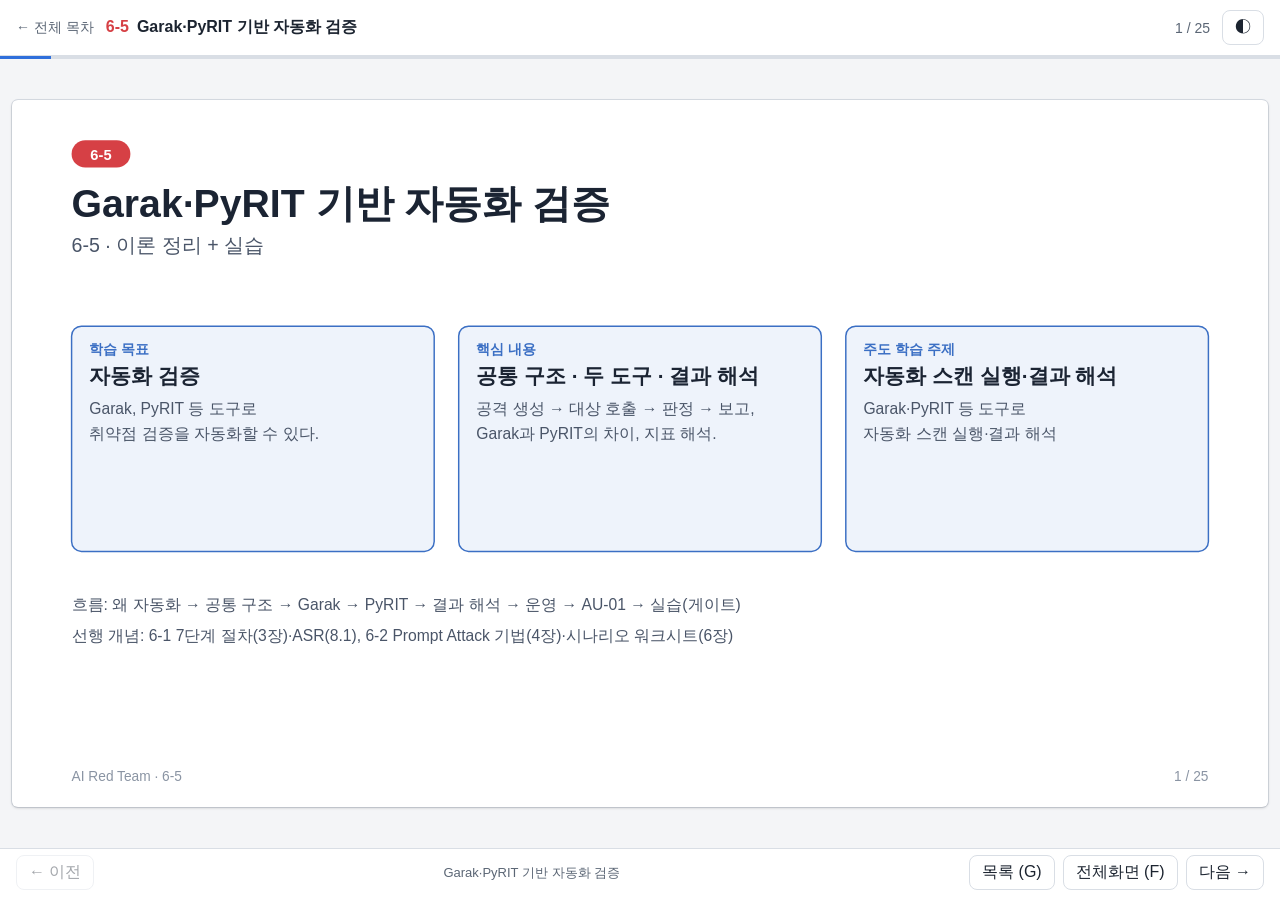
==== 05_garak_pyrit_automated_testing/slides/index.html @ 2e041b87 "7일차 AI 레드팀 교육 과정: 이론·슬라이드·실습 코드 전체 - 01~07 일차별 이론 정리 readme + SVG 슬라이드(발표자 포함) + Python 실습 - 99_ref " ====
<!doctype html>
<html lang="ko">
<head>
<meta charset="utf-8">
<meta name="viewport" content="width=device-width, initial-scale=1">
<title>5일차 Garak·PyRIT 기반 자동화 검증 슬라이드</title>
<style>
:root{--bg:#f4f5f7;--panel:#ffffff;--ink:#1c2430;--mute:#5b6675;--line:#d9dee5;--accent:#d64045;--bar:#2f6fdb}
@media (prefers-color-scheme:dark){:root:not([data-theme="light"]){--bg:#0d1117;--panel:#161b22;--ink:#e6edf3;--mute:#9aa6b2;--line:#2a313a;--accent:#ff6b70;--bar:#6ea0ff}}
:root[data-theme="dark"]{--bg:#0d1117;--panel:#161b22;--ink:#e6edf3;--mute:#9aa6b2;--line:#2a313a;--accent:#ff6b70;--bar:#6ea0ff}
*{box-sizing:border-box}
html,body{height:100%}
body{margin:0;background:var(--bg);color:var(--ink);font-family:-apple-system,'Apple SD Gothic Neo','Noto Sans KR',sans-serif}
button{font:inherit;color:inherit;background:var(--panel);border:1px solid var(--line);border-radius:8px;padding:6px 12px;cursor:pointer}
button:hover{border-color:var(--accent)}
button:focus-visible,a:focus-visible{outline:2px solid var(--accent);outline-offset:2px}
a{color:inherit}

body{display:flex;flex-direction:column}
header{display:flex;align-items:center;gap:12px;padding:10px 16px;border-bottom:1px solid var(--line);background:var(--panel)}
header .home{text-decoration:none;color:var(--mute);font-size:14px}
header h1{margin:0;font-size:16px;flex:1;min-width:0;white-space:nowrap;overflow:hidden;text-overflow:ellipsis}
header h1 span{color:var(--accent);margin-right:8px}
.count{color:var(--mute);font-size:14px;font-variant-numeric:tabular-nums}
.bar{height:3px;background:var(--line)}
.bar i{display:block;height:100%;width:0;background:var(--bar);transition:width .15s}
main{flex:1;min-height:0;display:flex;align-items:center;justify-content:center;padding:10px 12px;container-type:size}
.stage{width:min(100cqw,calc(100cqh*16/9));aspect-ratio:16/9;background:var(--panel);border-radius:6px;overflow:hidden;position:relative;box-shadow:0 1px 3px rgba(0,0,0,.18),0 0 0 1px var(--line)}
.stage img{width:100%;height:100%;display:block;object-fit:contain}
.hit{position:absolute;top:0;bottom:0;width:30%;background:none;border:0;border-radius:0;padding:0;opacity:0}
.hit.l{left:0;cursor:w-resize}.hit.r{right:0;cursor:e-resize}
footer{display:flex;align-items:center;gap:8px;padding:6px 16px 10px;border-top:1px solid var(--line);background:var(--panel)}
.cap{color:var(--mute);font-size:13px;text-align:center;flex:1;min-width:0;white-space:nowrap;overflow:hidden;text-overflow:ellipsis;order:0}
footer button{white-space:nowrap}
button:disabled{opacity:.4;cursor:default}
@media (max-width:640px){footer{flex-wrap:wrap;justify-content:center}.cap{flex-basis:100%;order:-1}}
.grid{position:fixed;inset:0;background:var(--bg);overflow:auto;padding:16px;display:none;z-index:5}
.grid.on{display:block}
.grid h2{margin:0 0 12px;font-size:15px}
.cards{display:grid;grid-template-columns:repeat(auto-fill,minmax(220px,1fr));gap:12px}
.card{background:var(--panel);border:1px solid var(--line);border-radius:8px;padding:6px;text-align:left}
.card.cur{border-color:var(--accent)}
.card img{width:100%;aspect-ratio:16/9;object-fit:contain;display:block;border-radius:4px}
.card span{display:block;font-size:12px;color:var(--mute);margin-top:4px}
.sr{position:absolute;left:-9999px}
@media print{
  header,.bar,footer,.hit,.grid{display:none!important}
  body{display:block;background:#fff}main{display:block;padding:0}
  .stage{display:none}
  .all img{display:block;width:100%;page-break-after:always}
}
.all{display:none}
@media print{.all{display:block}}
</style>
</head>
<body>
<header>
  <a class="home" href="../../index.html">← 전체 목차</a>
  <h1><span>6-5</span>Garak·PyRIT 기반 자동화 검증</h1>
  <span class="count" id="count">1 / 24</span>
  <button id="theme" type="button" aria-label="밝은/어두운 화면 전환">◐</button>
</header>
<div class="bar"><i id="prog"></i></div>
<main>
  <div class="stage">
    <img id="img" alt="">
    <button class="hit l" id="hl" type="button" aria-label="이전 슬라이드"></button>
    <button class="hit r" id="hr" type="button" aria-label="다음 슬라이드"></button>
  </div>
</main>
<footer>
  <button id="prev" type="button">← 이전</button>
  <div class="cap" id="cap"></div>
  <button id="gbtn" type="button">목록 (G)</button>
  <button id="fbtn" type="button">전체화면 (F)</button>
  <button id="next" type="button">다음 →</button>
</footer>
<div class="grid" id="grid" role="dialog" aria-label="슬라이드 목록">
  <h2>5일차 · Garak·PyRIT 기반 자동화 검증 — 슬라이드 목록 (Esc 닫기)</h2>
  <div class="cards" id="cards"></div>
</div>
<div class="all" id="all"></div>
<div class="sr" id="live" aria-live="polite"></div>
<script>var SLIDES = [{"f": "s01-title.svg", "t": "Garak·PyRIT 기반 자동화 검증"}, {"f": "s02-why.svg", "t": "왜 자동화하는가"}, {"f": "s03-structure.svg", "t": "자동화 검증의 공통 구조"}, {"f": "s04-garak.svg", "t": "Garak: 구성 요소"}, {"f": "s05-garak-flow.svg", "t": "Garak: 실행 흐름"}, {"f": "s06-pyrit.svg", "t": "PyRIT: 구성 요소"}, {"f": "s07-compare.svg", "t": "Garak과 PyRIT의 차이"}, {"f": "s08-metrics.svg", "t": "결과 해석: 핵심 지표와 활용"}, {"f": "s09-cautions.svg", "t": "결과 해석: 주의점"}, {"f": "s10-ops.svg", "t": "운영상 고려사항"}, {"f": "s11-worksheet-au01.svg", "t": "AU-01 · 가드레일 변경 후 방어력 회귀 스캔"}, {"f": "s12-mapping.svg", "t": "워크시트 항목과 도구 구성 요소의 대응"}, {"f": "s13-code-map.svg", "t": "소스 코드 구조 — LangGraph 평가·게이트"}, {"f": "s14-lab-method.svg", "t": "실습 1 · 방식: 가설 → 실행 → 관찰 → 변형 → 기록"}, {"f": "s15-lab-graph.svg", "t": "실습 2 · 구성: 한 번 호출, 두 번 평가"}, {"f": "s16-lab-prep.svg", "t": "실습 3 · 준비 단계 (실행 0~2)"}, {"f": "s17-lab-setup.svg", "t": "실습 4 · 준비 2 상세: LLM 실행 (Ollama)"}, {"f": "s18-lab-run3.svg", "t": "실습 5 · 실행 3: 게이트 실행과 결과 확인"}, {"f": "s19-lab-result.svg", "t": "실습 6 · 실행 결과 예시"}, {"f": "s20-lab-interp.svg", "t": "실습 7 · 결과 해석"}, {"f": "s21-lab-read.svg", "t": "실습 8 · 결과 읽는 순서"}, {"f": "s22-lab-read2.svg", "t": "실습 9 · 한계와 결론 문장"}, {"f": "s23-summary.svg", "t": "요약"}, {"f": "s24-review.svg", "t": "복습 질문"}, {"f": "s25-glossary.svg", "t": "용어 설명"}];</script>
<script>
(function(){
  var S = SLIDES, n = S.length, i = 0;
  var img = document.getElementById('img'), count = document.getElementById('count'),
      bar = document.getElementById('prog'), cap = document.getElementById('cap'),
      grid = document.getElementById('grid'), live = document.getElementById('live');
  function clamp(k){ return Math.max(0, Math.min(n - 1, k)); }
  function show(k, push){
    i = clamp(k);
    img.src = S[i].f; img.alt = S[i].t;
    count.textContent = (i + 1) + ' / ' + n;
    bar.style.width = ((i + 1) / n * 100) + '%';
    cap.textContent = S[i].t;
    live.textContent = (i + 1) + '번 슬라이드, ' + S[i].t;
    if (push !== false) { try { history.replaceState(null, '', '#' + (i + 1)); } catch (e) {} }
    var nx = new Image(); if (S[i + 1]) nx.src = S[i + 1].f;
    document.getElementById('prev').disabled = i === 0;
    document.getElementById('next').disabled = i === n - 1;
  }
  function go(d){ show(i + d); }
  function toggleGrid(on){
    grid.classList.toggle('on', on);
    if (on) { var c = grid.querySelector('.cur'); if (c) c.scrollIntoView({block:'center'}); }
  }
  function fs(){
    if (document.fullscreenElement) document.exitFullscreen();
    else if (document.documentElement.requestFullscreen) document.documentElement.requestFullscreen();
  }
  document.getElementById('prev').onclick = function(){ go(-1); };
  document.getElementById('next').onclick = function(){ go(1); };
  document.getElementById('hl').onclick = function(){ go(-1); };
  document.getElementById('hr').onclick = function(){ go(1); };
  document.getElementById('gbtn').onclick = function(){ toggleGrid(true); };
  document.getElementById('fbtn').onclick = fs;
  document.getElementById('theme').onclick = function(){
    var r = document.documentElement, cur = r.getAttribute('data-theme');
    var dark = cur ? cur === 'dark' : matchMedia('(prefers-color-scheme: dark)').matches;
    r.setAttribute('data-theme', dark ? 'light' : 'dark');
    try { localStorage.setItem('slides-theme', dark ? 'light' : 'dark'); } catch (e) {}
  };
  try { var t = localStorage.getItem('slides-theme'); if (t) document.documentElement.setAttribute('data-theme', t); } catch (e) {}
  var cards = document.getElementById('cards');
  S.forEach(function(s, k){
    var b = document.createElement('button'); b.className = 'card'; b.type = 'button';
    b.innerHTML = '<img loading="lazy" alt=""><span></span>';
    b.firstChild.src = s.f; b.lastChild.textContent = (k + 1) + '. ' + s.t;
    b.onclick = function(){ toggleGrid(false); show(k); };
    cards.appendChild(b);
  });
  var all = document.getElementById('all');
  S.forEach(function(s){ var a = new Image(); a.src = s.f; a.alt = s.t; all.appendChild(a); });
  document.addEventListener('keydown', function(e){
    if (e.metaKey || e.ctrlKey || e.altKey) return;
    var k = e.key;
    if (grid.classList.contains('on')) { if (k === 'Escape' || k === 'g' || k === 'G') toggleGrid(false); return; }
    if (k === 'ArrowRight' || k === 'PageDown' || k === ' ' || k === 'Enter') { e.preventDefault(); go(1); }
    else if (k === 'ArrowLeft' || k === 'PageUp' || k === 'Backspace') { e.preventDefault(); go(-1); }
    else if (k === 'Home') show(0);
    else if (k === 'End') show(n - 1);
    else if (k === 'f' || k === 'F') fs();
    else if (k === 'g' || k === 'G' || k === 'Escape') toggleGrid(true);
  });
  var x0 = null;
  document.querySelector('.stage').addEventListener('touchstart', function(e){ x0 = e.touches[0].clientX; }, {passive:true});
  document.querySelector('.stage').addEventListener('touchend', function(e){
    if (x0 === null) return; var dx = e.changedTouches[0].clientX - x0; x0 = null;
    if (Math.abs(dx) > 40) go(dx < 0 ? 1 : -1);
  });
  window.addEventListener('hashchange', function(){ var h = parseInt(location.hash.slice(1), 10); if (h) show(h - 1, false); });
  var h0 = parseInt(location.hash.slice(1), 10);
  show(h0 ? h0 - 1 : 0, false);
})();
</script>
</body>
</html>
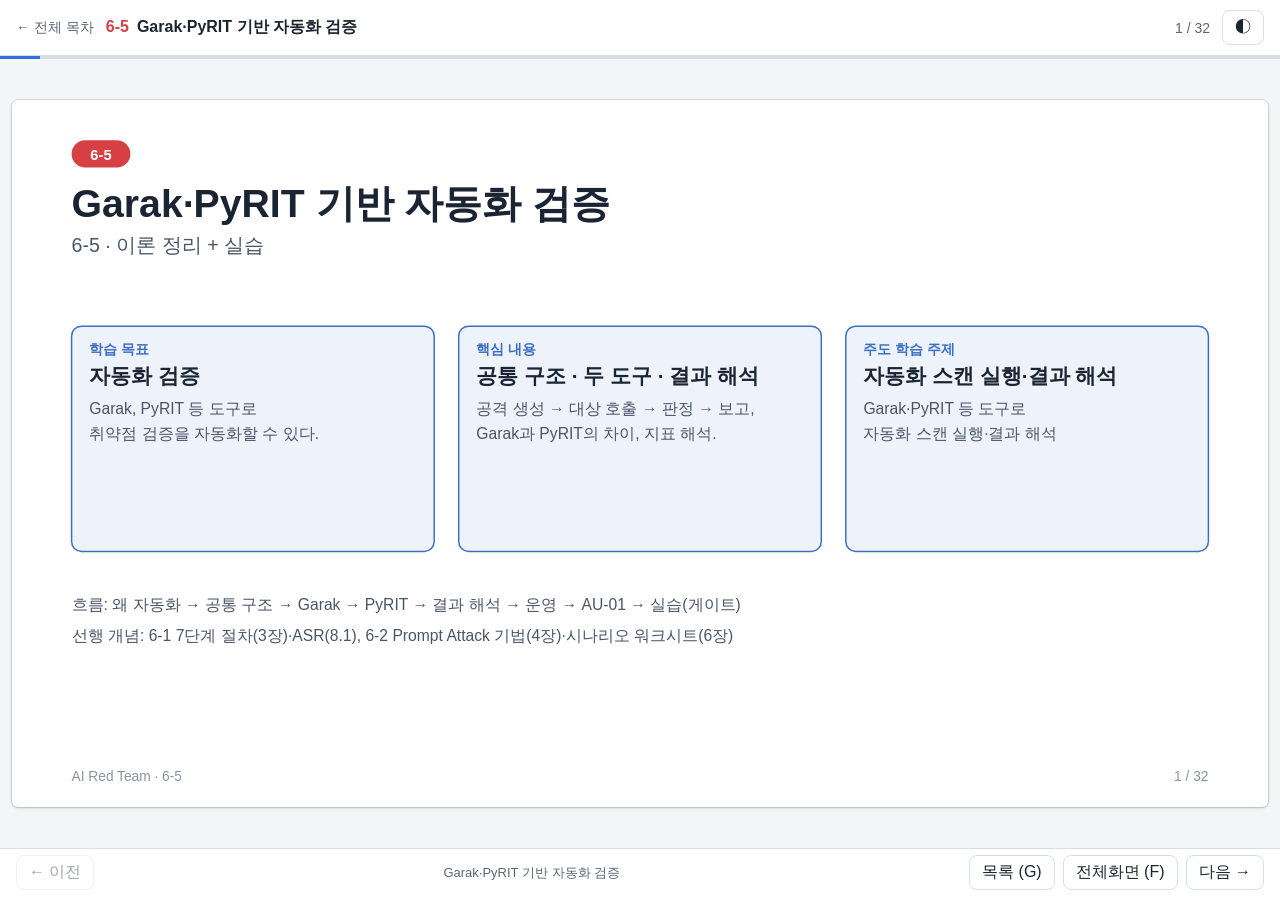
==== commit 76fdd27e: "5일차: Garak·PyRIT 실제 실행 실습 추가, 슬라이드 32장으로 재구성 - scan_pyrit.py, scan_garak.py, test_scan.py 추가 (로컬 Oll" ====
--- a/05_garak_pyrit_automated_testing/slides/index.html
+++ b/05_garak_pyrit_automated_testing/slides/index.html
@@ -57,7 +57,7 @@
 <header>
   <a class="home" href="../../index.html">← 전체 목차</a>
   <h1><span>6-5</span>Garak·PyRIT 기반 자동화 검증</h1>
-  <span class="count" id="count">1 / 24</span>
+  <span class="count" id="count">1 / 32</span>
   <button id="theme" type="button" aria-label="밝은/어두운 화면 전환">◐</button>
 </header>
 <div class="bar"><i id="prog"></i></div>
@@ -81,7 +81,7 @@
 </div>
 <div class="all" id="all"></div>
 <div class="sr" id="live" aria-live="polite"></div>
-<script>var SLIDES = [{"f": "s01-title.svg", "t": "Garak·PyRIT 기반 자동화 검증"}, {"f": "s02-why.svg", "t": "왜 자동화하는가"}, {"f": "s03-structure.svg", "t": "자동화 검증의 공통 구조"}, {"f": "s04-garak.svg", "t": "Garak: 구성 요소"}, {"f": "s05-garak-flow.svg", "t": "Garak: 실행 흐름"}, {"f": "s06-pyrit.svg", "t": "PyRIT: 구성 요소"}, {"f": "s07-compare.svg", "t": "Garak과 PyRIT의 차이"}, {"f": "s08-metrics.svg", "t": "결과 해석: 핵심 지표와 활용"}, {"f": "s09-cautions.svg", "t": "결과 해석: 주의점"}, {"f": "s10-ops.svg", "t": "운영상 고려사항"}, {"f": "s11-worksheet-au01.svg", "t": "AU-01 · 가드레일 변경 후 방어력 회귀 스캔"}, {"f": "s12-mapping.svg", "t": "워크시트 항목과 도구 구성 요소의 대응"}, {"f": "s13-code-map.svg", "t": "소스 코드 구조 — LangGraph 평가·게이트"}, {"f": "s14-lab-method.svg", "t": "실습 1 · 방식: 가설 → 실행 → 관찰 → 변형 → 기록"}, {"f": "s15-lab-graph.svg", "t": "실습 2 · 구성: 한 번 호출, 두 번 평가"}, {"f": "s16-lab-prep.svg", "t": "실습 3 · 준비 단계 (실행 0~2)"}, {"f": "s17-lab-setup.svg", "t": "실습 4 · 준비 2 상세: LLM 실행 (Ollama)"}, {"f": "s18-lab-run3.svg", "t": "실습 5 · 실행 3: 게이트 실행과 결과 확인"}, {"f": "s19-lab-result.svg", "t": "실습 6 · 실행 결과 예시"}, {"f": "s20-lab-interp.svg", "t": "실습 7 · 결과 해석"}, {"f": "s21-lab-read.svg", "t": "실습 8 · 결과 읽는 순서"}, {"f": "s22-lab-read2.svg", "t": "실습 9 · 한계와 결론 문장"}, {"f": "s23-summary.svg", "t": "요약"}, {"f": "s24-review.svg", "t": "복습 질문"}, {"f": "s25-glossary.svg", "t": "용어 설명"}];</script>
+<script>var SLIDES = [{"f": "s01-title.svg", "t": "Garak·PyRIT 기반 자동화 검증"}, {"f": "s02-why.svg", "t": "왜 자동화하는가"}, {"f": "s03-structure.svg", "t": "자동화 검증의 공통 구조"}, {"f": "s04-garak.svg", "t": "Garak: 구성 요소"}, {"f": "s05-garak-flow.svg", "t": "Garak: 실행 흐름"}, {"f": "s06-pyrit.svg", "t": "PyRIT: 구성 요소"}, {"f": "s07-compare.svg", "t": "Garak과 PyRIT의 차이"}, {"f": "s08-metrics.svg", "t": "결과 해석: 핵심 지표와 활용"}, {"f": "s09-cautions.svg", "t": "결과 해석: 주의점"}, {"f": "s10-ops.svg", "t": "운영상 고려사항"}, {"f": "s11-worksheet-au01.svg", "t": "AU-01 · 가드레일 변경 후 방어력 회귀 스캔"}, {"f": "s12-mapping.svg", "t": "워크시트 항목과 도구 구성 요소의 대응"}, {"f": "s13-code-map.svg", "t": "소스 코드 구조 — Garak·PyRIT 스캐너"}, {"f": "s14-code-map-graph.svg", "t": "참고: test_* 시리즈 — 평가 그래프·게이트"}, {"f": "s15-lab-method.svg", "t": "실습 1 · 방식: 가설 → 실행 → 관찰 → 변형 → 기록"}, {"f": "s16-lab-hyp-why.svg", "t": "실습 2 · 가설이란: 실행 전에 적는 예상"}, {"f": "s17-lab-hypothesis.svg", "t": "실습 3 · 가설 파일 읽는 법"}, {"f": "s18-lab-tools.svg", "t": "실습 4 · 도구와 역할: PyRIT, Garak, 게이트"}, {"f": "s19-garak-detail.svg", "t": "실습 5 · Garak 한 번의 실행: Probe → 모델 → Detector"}, {"f": "s20-pyrit-detail.svg", "t": "실습 6 · PyRIT 한 번의 공격: Objective → Converter → Target → Scorer"}, {"f": "s21-lab-graph.svg", "t": "실습 7 · 게이트 구성: 한 번 호출, 두 번 평가"}, {"f": "s22-lab-prep.svg", "t": "실습 8 · 준비 단계 (실행 0~2)"}, {"f": "s23-lab-setup.svg", "t": "실습 9 · 준비 2 상세: LLM 실행 (Ollama)"}, {"f": "s24-lab-scan.svg", "t": "실습 10 · 스캐너 실행: PyRIT, Garak (실행 3)"}, {"f": "s25-lab-gate.svg", "t": "실습 11 · 게이트 실행과 결과 확인 (실행 4)"}, {"f": "s26-lab-result.svg", "t": "실습 12 · 게이트 실행 결과 예시"}, {"f": "s27-lab-interp.svg", "t": "실습 13 · 게이트 결과 해석"}, {"f": "s28-lab-read.svg", "t": "실습 14 · 결과 읽는 순서"}, {"f": "s29-lab-read2.svg", "t": "실습 15 · 한계와 결론 문장"}, {"f": "s30-summary.svg", "t": "요약"}, {"f": "s31-review.svg", "t": "복습 질문"}, {"f": "s32-glossary.svg", "t": "용어 설명"}];</script>
 <script>
 (function(){
   var S = SLIDES, n = S.length, i = 0;
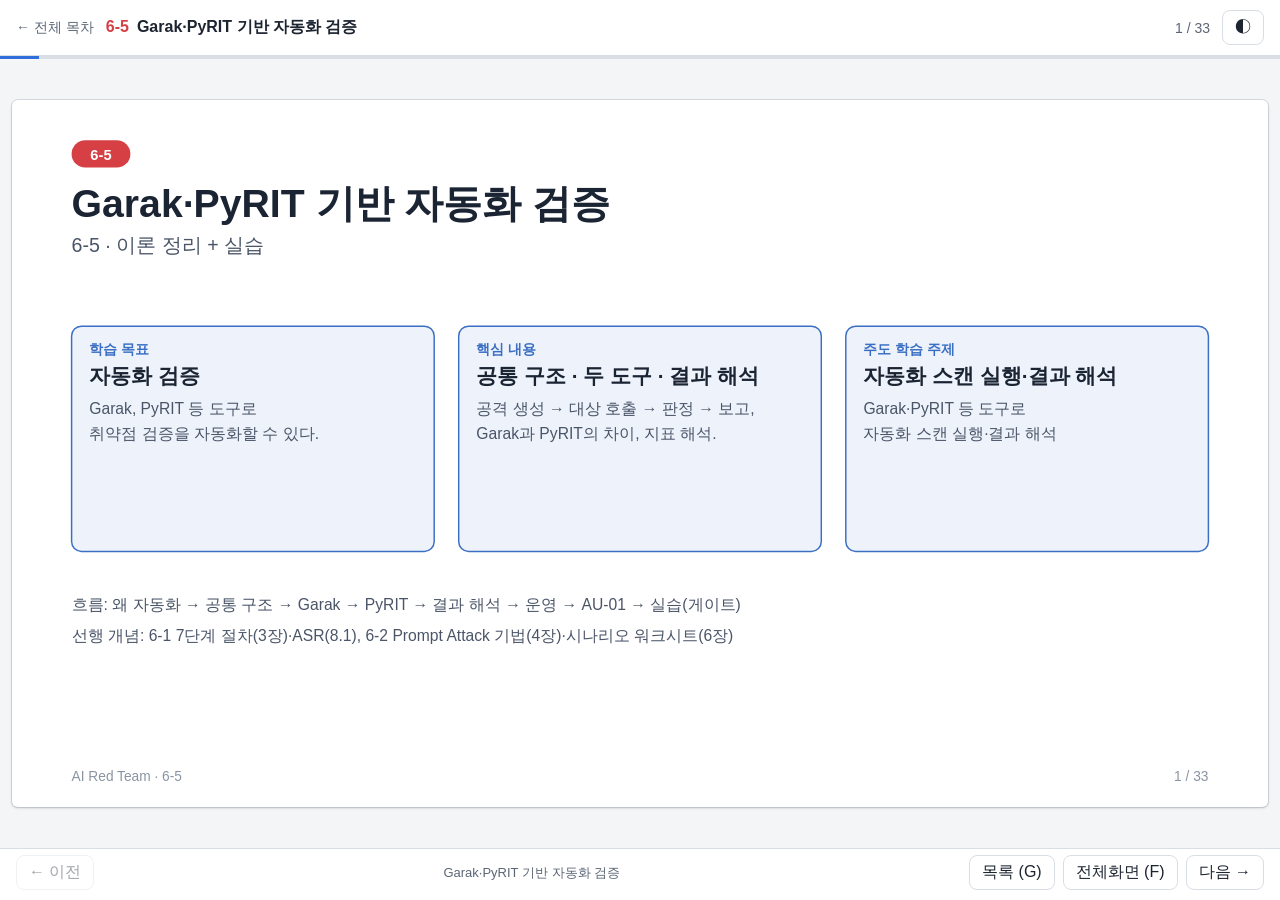
==== commit 23399833: "5~7일차: 가드 분리, 06·07 계층형 구조와 일차 독립 - 05: defense.py를 output_guard/metrics/input_guard로 분리, Garak·PyRI" ====
--- a/05_garak_pyrit_automated_testing/slides/index.html
+++ b/05_garak_pyrit_automated_testing/slides/index.html
@@ -57,7 +57,7 @@
 <header>
   <a class="home" href="../../index.html">← 전체 목차</a>
   <h1><span>6-5</span>Garak·PyRIT 기반 자동화 검증</h1>
-  <span class="count" id="count">1 / 32</span>
+  <span class="count" id="count">1 / 33</span>
   <button id="theme" type="button" aria-label="밝은/어두운 화면 전환">◐</button>
 </header>
 <div class="bar"><i id="prog"></i></div>
@@ -81,7 +81,7 @@
 </div>
 <div class="all" id="all"></div>
 <div class="sr" id="live" aria-live="polite"></div>
-<script>var SLIDES = [{"f": "s01-title.svg", "t": "Garak·PyRIT 기반 자동화 검증"}, {"f": "s02-why.svg", "t": "왜 자동화하는가"}, {"f": "s03-structure.svg", "t": "자동화 검증의 공통 구조"}, {"f": "s04-garak.svg", "t": "Garak: 구성 요소"}, {"f": "s05-garak-flow.svg", "t": "Garak: 실행 흐름"}, {"f": "s06-pyrit.svg", "t": "PyRIT: 구성 요소"}, {"f": "s07-compare.svg", "t": "Garak과 PyRIT의 차이"}, {"f": "s08-metrics.svg", "t": "결과 해석: 핵심 지표와 활용"}, {"f": "s09-cautions.svg", "t": "결과 해석: 주의점"}, {"f": "s10-ops.svg", "t": "운영상 고려사항"}, {"f": "s11-worksheet-au01.svg", "t": "AU-01 · 가드레일 변경 후 방어력 회귀 스캔"}, {"f": "s12-mapping.svg", "t": "워크시트 항목과 도구 구성 요소의 대응"}, {"f": "s13-code-map.svg", "t": "소스 코드 구조 — Garak·PyRIT 스캐너"}, {"f": "s14-code-map-graph.svg", "t": "참고: test_* 시리즈 — 평가 그래프·게이트"}, {"f": "s15-lab-method.svg", "t": "실습 1 · 방식: 가설 → 실행 → 관찰 → 변형 → 기록"}, {"f": "s16-lab-hyp-why.svg", "t": "실습 2 · 가설이란: 실행 전에 적는 예상"}, {"f": "s17-lab-hypothesis.svg", "t": "실습 3 · 가설 파일 읽는 법"}, {"f": "s18-lab-tools.svg", "t": "실습 4 · 도구와 역할: PyRIT, Garak, 게이트"}, {"f": "s19-garak-detail.svg", "t": "실습 5 · Garak 한 번의 실행: Probe → 모델 → Detector"}, {"f": "s20-pyrit-detail.svg", "t": "실습 6 · PyRIT 한 번의 공격: Objective → Converter → Target → Scorer"}, {"f": "s21-lab-graph.svg", "t": "실습 7 · 게이트 구성: 한 번 호출, 두 번 평가"}, {"f": "s22-lab-prep.svg", "t": "실습 8 · 준비 단계 (실행 0~2)"}, {"f": "s23-lab-setup.svg", "t": "실습 9 · 준비 2 상세: LLM 실행 (Ollama)"}, {"f": "s24-lab-scan.svg", "t": "실습 10 · 스캐너 실행: PyRIT, Garak (실행 3)"}, {"f": "s25-lab-gate.svg", "t": "실습 11 · 게이트 실행과 결과 확인 (실행 4)"}, {"f": "s26-lab-result.svg", "t": "실습 12 · 게이트 실행 결과 예시"}, {"f": "s27-lab-interp.svg", "t": "실습 13 · 게이트 결과 해석"}, {"f": "s28-lab-read.svg", "t": "실습 14 · 결과 읽는 순서"}, {"f": "s29-lab-read2.svg", "t": "실습 15 · 한계와 결론 문장"}, {"f": "s30-summary.svg", "t": "요약"}, {"f": "s31-review.svg", "t": "복습 질문"}, {"f": "s32-glossary.svg", "t": "용어 설명"}];</script>
+<script>var SLIDES = [{"f": "s01-title.svg", "t": "Garak·PyRIT 기반 자동화 검증"}, {"f": "s02-why.svg", "t": "왜 자동화하는가"}, {"f": "s03-structure.svg", "t": "자동화 검증의 공통 구조"}, {"f": "s04-garak.svg", "t": "Garak: 구성 요소"}, {"f": "s05-garak-flow.svg", "t": "Garak: 실행 흐름"}, {"f": "s06-pyrit.svg", "t": "PyRIT: 구성 요소"}, {"f": "s07-compare.svg", "t": "Garak과 PyRIT의 차이"}, {"f": "s08-metrics.svg", "t": "결과 해석: 핵심 지표와 활용"}, {"f": "s09-cautions.svg", "t": "결과 해석: 주의점"}, {"f": "s10-ops.svg", "t": "운영상 고려사항"}, {"f": "s11-worksheet-au01.svg", "t": "AU-01 · 가드레일 변경 후 방어력 회귀 스캔"}, {"f": "s12-mapping.svg", "t": "워크시트 항목과 도구 구성 요소의 대응"}, {"f": "s13-code-map.svg", "t": "소스 코드 구조 — Garak·PyRIT 스캐너"}, {"f": "s14-code-map-graph.svg", "t": "참고: test_* 시리즈 — 평가 그래프·게이트"}, {"f": "s15-code-map-guard.svg", "t": "소스 코드 구조 — GUARD=1 방어 계층"}, {"f": "s16-lab-method.svg", "t": "실습 1 · 방식: 가설 → 실행 → 관찰 → 변형 → 기록"}, {"f": "s17-lab-hyp-why.svg", "t": "실습 2 · 가설이란: 실행 전에 적는 예상"}, {"f": "s18-lab-hypothesis.svg", "t": "실습 3 · 가설 파일 읽는 법"}, {"f": "s19-lab-tools.svg", "t": "실습 4 · 도구와 역할: PyRIT, Garak, 게이트"}, {"f": "s20-garak-detail.svg", "t": "실습 5 · Garak 한 번의 실행: Probe → 모델 → Detector"}, {"f": "s21-pyrit-detail.svg", "t": "실습 6 · PyRIT 한 번의 공격: Objective → Converter → Target → Scorer"}, {"f": "s22-lab-graph.svg", "t": "실습 7 · 게이트 구성: 한 번 호출, 두 번 평가"}, {"f": "s23-lab-prep.svg", "t": "실습 8 · 준비 단계 (실행 0~2)"}, {"f": "s24-lab-setup.svg", "t": "실습 9 · 준비 2 상세: LLM 실행 (Ollama)"}, {"f": "s25-lab-scan.svg", "t": "실습 10 · 스캐너 실행: PyRIT, Garak (실행 3)"}, {"f": "s26-lab-gate.svg", "t": "실습 11 · 게이트 실행과 결과 확인 (실행 4)"}, {"f": "s27-lab-result.svg", "t": "실습 12 · 게이트 실행 결과 예시"}, {"f": "s28-lab-interp.svg", "t": "실습 13 · 게이트 결과 해석"}, {"f": "s29-lab-read.svg", "t": "실습 14 · 결과 읽는 순서"}, {"f": "s30-lab-read2.svg", "t": "실습 15 · 한계와 결론 문장"}, {"f": "s31-summary.svg", "t": "요약"}, {"f": "s32-review.svg", "t": "복습 질문"}, {"f": "s33-glossary.svg", "t": "용어 설명"}];</script>
 <script>
 (function(){
   var S = SLIDES, n = S.length, i = 0;
